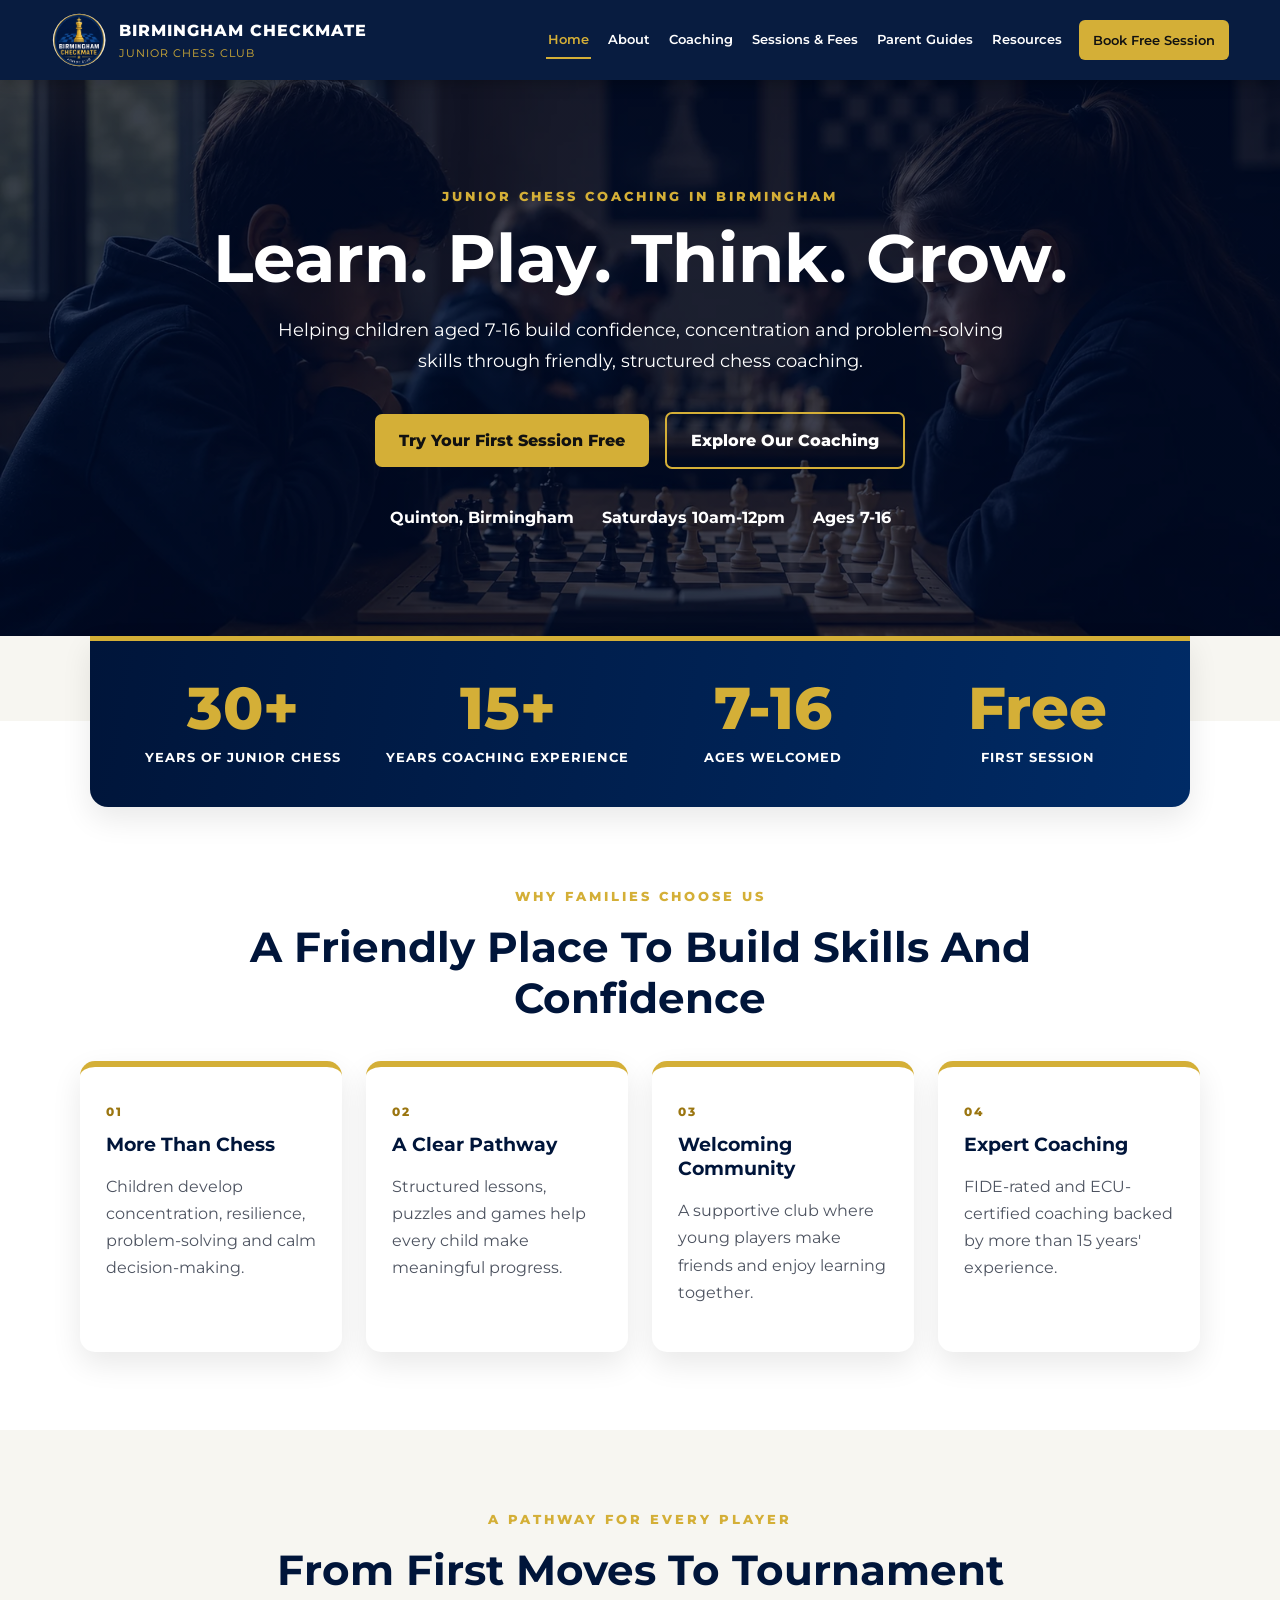
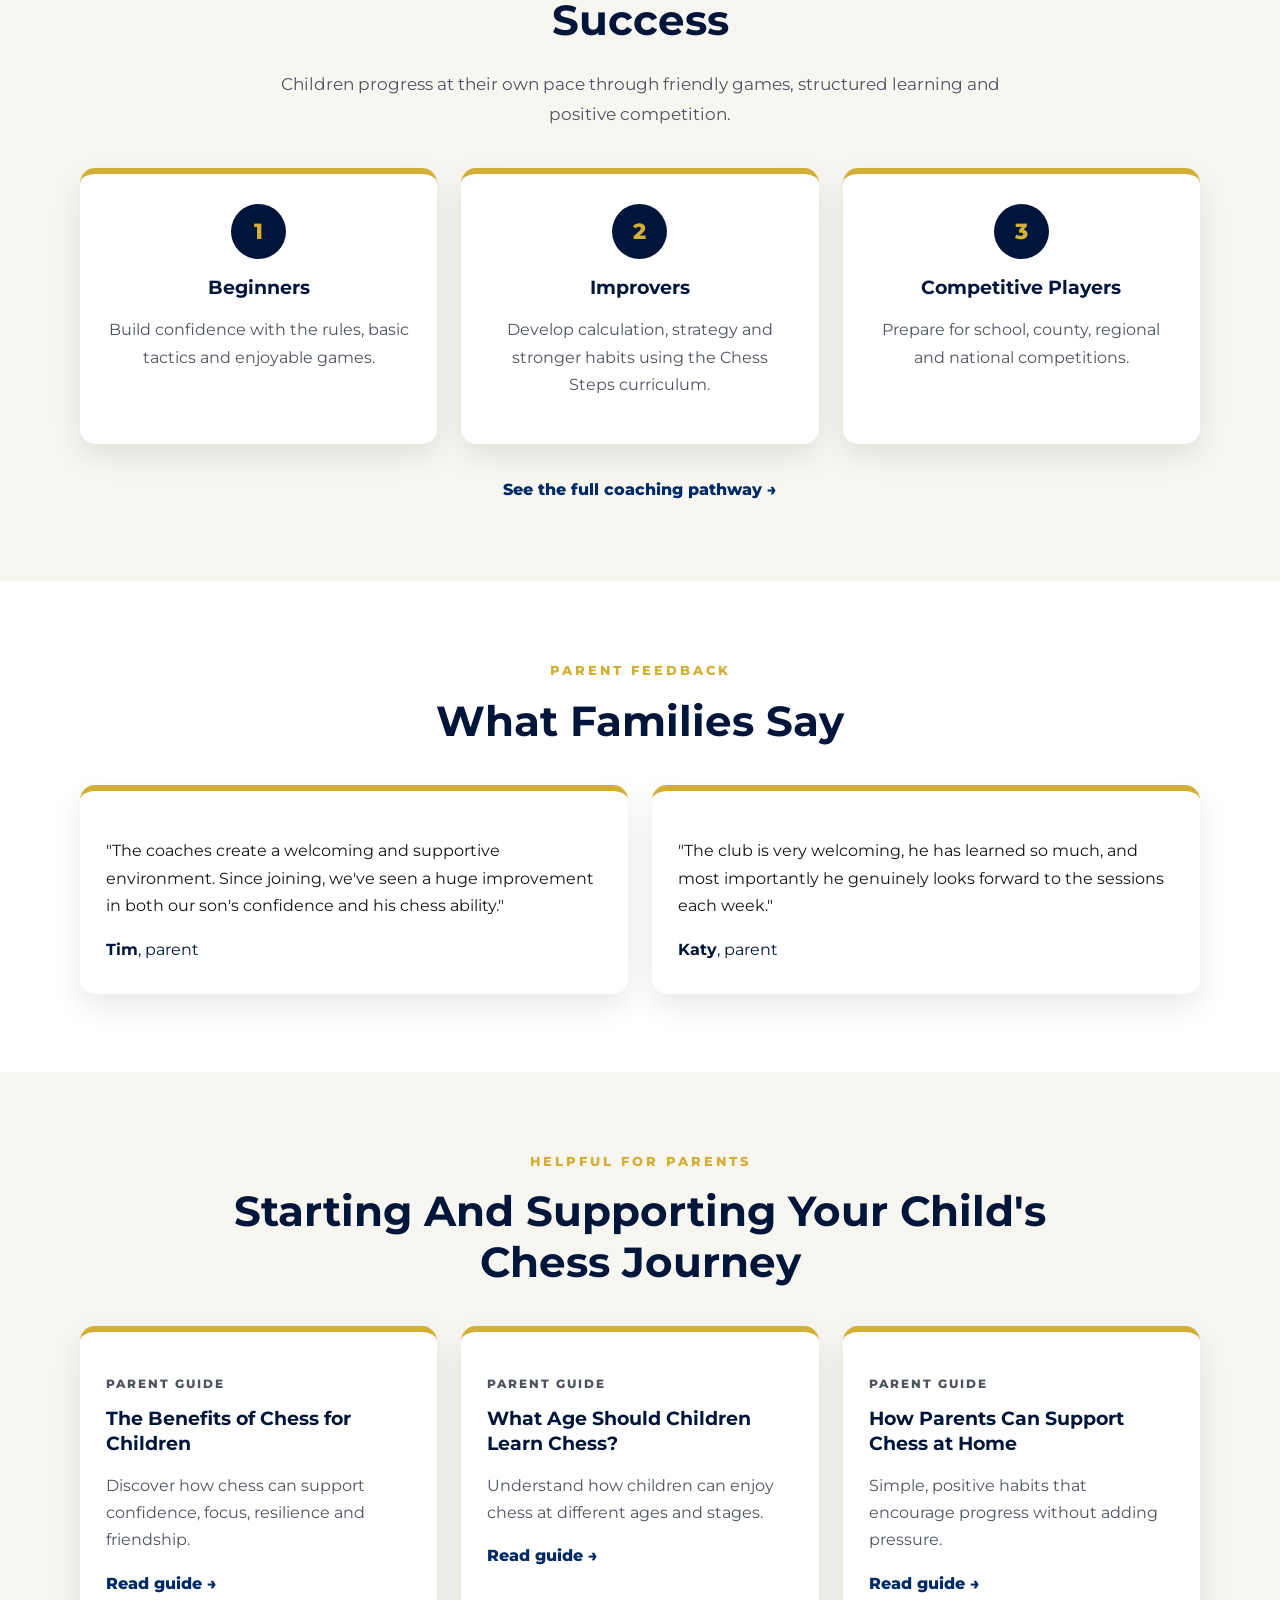
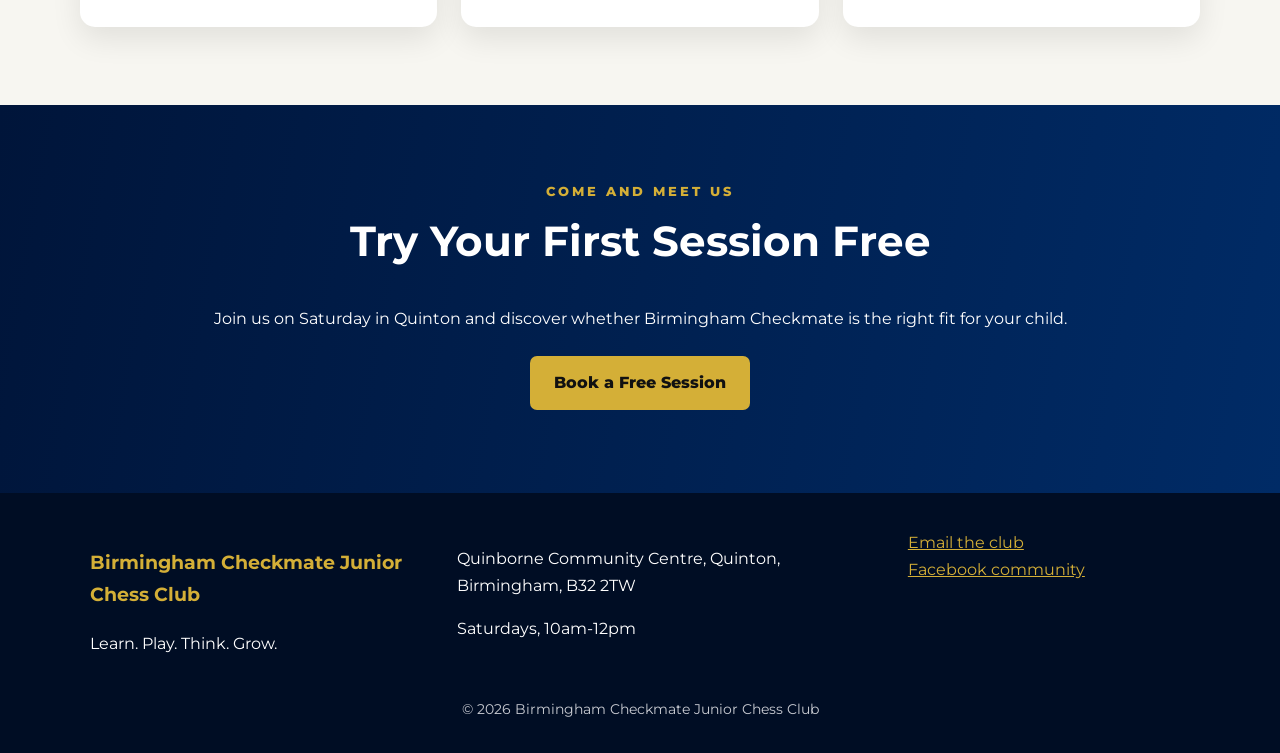
==== index.html @ c9823c97 "Publish website review draft" ====
<!DOCTYPE html>
<html lang="en-GB">
<head>
  <meta charset="UTF-8">
  <meta name="viewport" content="width=device-width, initial-scale=1.0">
  <meta name="description" content="Friendly, structured junior chess coaching for children aged 7-16 in Quinton, Birmingham. Try your first Birmingham Checkmate session free.">
  <title>Junior Chess Club Birmingham | Birmingham Checkmate</title>
  <link rel="stylesheet" href="style.css">
  <link rel="preconnect" href="https://fonts.googleapis.com">
  <link rel="preconnect" href="https://fonts.gstatic.com" crossorigin>
  <link href="https://fonts.googleapis.com/css2?family=Montserrat:wght@400;500;600;700;800&display=swap" rel="stylesheet">
  <script type="application/ld+json">
  {"@context":"https://schema.org","@type":"SportsClub","name":"Birmingham Checkmate Junior Chess Club","description":"Friendly, structured junior chess coaching for children aged 7-16.","email":"birmingham_checkmate@outlook.com","address":{"@type":"PostalAddress","streetAddress":"Quinborne Community Centre, Ridgacre Road","addressLocality":"Quinton","addressRegion":"Birmingham","postalCode":"B32 2TW","addressCountry":"GB"},"sameAs":["https://www.facebook.com/groups/1197927609034514"]}
  </script>
</head>
<body>
  <a class="skip-link" href="#main-content">Skip to main content</a>
  <nav class="navbar" aria-label="Main navigation">
    <a class="nav-brand" href="index.html">
      <img src="images/logo.webp" alt="" class="logo" width="58" height="58">
      <span class="brand-text"><span class="brand-title">Birmingham Checkmate</span><span class="brand-subtitle">Junior Chess Club</span></span>
    </a>
    <div class="nav-links">
      <a class="active" href="index.html">Home</a><a href="about.html">About</a><a href="coaching.html">Coaching</a><a href="sessions.html">Sessions &amp; Fees</a><a href="guides.html">Parent Guides</a><a href="resources.html">Resources</a><a class="nav-cta" href="sessions.html#book">Book Free Session</a>
    </div>
  </nav>

  <header class="hero">
    <div class="hero-content">
      <p class="eyebrow">Junior chess coaching in Birmingham</p>
      <h1>Learn. Play. Think. Grow.</h1>
      <p class="hero-text">Helping children aged 7-16 build confidence, concentration and problem-solving skills through friendly, structured chess coaching.</p>
      <div class="hero-buttons"><a href="sessions.html#book" class="button">Try Your First Session Free</a><a href="coaching.html" class="button secondary-button">Explore Our Coaching</a></div>
      <div class="hero-facts"><span>Quinton, Birmingham</span><span>Saturdays 10am-12pm</span><span>Ages 7-16</span></div>
    </div>
  </header>

  <main id="main-content">
    <section class="stats-section" aria-label="Club highlights">
      <div class="stats-panel">
        <div><span class="stat-number">30+</span><span class="stat-label">Years of Junior Chess</span></div>
        <div><span class="stat-number">15+</span><span class="stat-label">Years Coaching Experience</span></div>
        <div><span class="stat-number">7-16</span><span class="stat-label">Ages Welcomed</span></div>
        <div><span class="stat-number">Free</span><span class="stat-label">First Session</span></div>
      </div>
    </section>

    <section class="section">
      <p class="section-eyebrow">Why families choose us</p>
      <h2>A Friendly Place To Build Skills And Confidence</h2>
      <div class="card-grid four">
        <article class="card"><span class="card-number">01</span><h3>More Than Chess</h3><p>Children develop concentration, resilience, problem-solving and calm decision-making.</p></article>
        <article class="card"><span class="card-number">02</span><h3>A Clear Pathway</h3><p>Structured lessons, puzzles and games help every child make meaningful progress.</p></article>
        <article class="card"><span class="card-number">03</span><h3>Welcoming Community</h3><p>A supportive club where young players make friends and enjoy learning together.</p></article>
        <article class="card"><span class="card-number">04</span><h3>Expert Coaching</h3><p>FIDE-rated and ECU-certified coaching backed by more than 15 years' experience.</p></article>
      </div>
    </section>

    <section class="section alt-section">
      <p class="section-eyebrow">A pathway for every player</p>
      <h2>From First Moves To Tournament Success</h2>
      <p class="section-intro">Children progress at their own pace through friendly games, structured learning and positive competition.</p>
      <div class="card-grid three">
        <article class="card centred"><span class="round-number">1</span><h3>Beginners</h3><p>Build confidence with the rules, basic tactics and enjoyable games.</p></article>
        <article class="card centred"><span class="round-number">2</span><h3>Improvers</h3><p>Develop calculation, strategy and stronger habits using the Chess Steps curriculum.</p></article>
        <article class="card centred"><span class="round-number">3</span><h3>Competitive Players</h3><p>Prepare for school, county, regional and national competitions.</p></article>
      </div>
      <div class="section-action"><a class="text-link" href="coaching.html">See the full coaching pathway →</a></div>
    </section>

    <section class="section">
      <p class="section-eyebrow">Parent feedback</p>
      <h2>What Families Say</h2>
      <div class="card-grid two">
        <blockquote class="testimonial-card"><p>"The coaches create a welcoming and supportive environment. Since joining, we've seen a huge improvement in both our son's confidence and his chess ability."</p><footer><strong>Tim</strong>, parent</footer></blockquote>
        <blockquote class="testimonial-card"><p>"The club is very welcoming, he has learned so much, and most importantly he genuinely looks forward to the sessions each week."</p><footer><strong>Katy</strong>, parent</footer></blockquote>
      </div>
    </section>

    <section class="section alt-section">
      <p class="section-eyebrow">Helpful for parents</p>
      <h2>Starting And Supporting Your Child's Chess Journey</h2>
      <div class="card-grid three">
        <article class="article-card"><p class="article-label">Parent guide</p><h3>The Benefits of Chess for Children</h3><p>Discover how chess can support confidence, focus, resilience and friendship.</p><a href="guides.html#benefits">Read guide →</a></article>
        <article class="article-card"><p class="article-label">Parent guide</p><h3>What Age Should Children Learn Chess?</h3><p>Understand how children can enjoy chess at different ages and stages.</p><a href="guides.html#starting-age">Read guide →</a></article>
        <article class="article-card"><p class="article-label">Parent guide</p><h3>How Parents Can Support Chess at Home</h3><p>Simple, positive habits that encourage progress without adding pressure.</p><a href="guides.html#support-at-home">Read guide →</a></article>
      </div>
    </section>

    <section class="cta-section"><div><p class="section-eyebrow">Come and meet us</p><h2>Try Your First Session Free</h2><p>Join us on Saturday in Quinton and discover whether Birmingham Checkmate is the right fit for your child.</p><a class="button" href="sessions.html#book">Book a Free Session</a></div></section>
  </main>
  <footer class="site-footer"><div class="footer-content"><div><h3>Birmingham Checkmate Junior Chess Club</h3><p>Learn. Play. Think. Grow.</p></div><div><p>Quinborne Community Centre, Quinton, Birmingham, B32 2TW</p><p>Saturdays, 10am-12pm</p></div><div><a href="mailto:birmingham_checkmate@outlook.com">Email the club</a><br><a href="https://www.facebook.com/groups/1197927609034514" target="_blank" rel="noopener noreferrer">Facebook community</a></div></div><p class="footer-bottom">© 2026 Birmingham Checkmate Junior Chess Club</p></footer>
</body>
</html>
---- style.css ----
:root{--navy:#00153a;--blue:#002b66;--gold:#d4af37;--cream:#f7f6f1;--text:#151515;--muted:#4d5360;--shadow:0 12px 30px rgba(0,0,0,.09)}
*{box-sizing:border-box}html{scroll-behavior:smooth;scroll-padding-top:100px}body{margin:0;background:#fff;color:var(--text);font-family:"Montserrat",sans-serif;line-height:1.7}a,button,input,select,textarea{font:inherit}a:focus-visible,button:focus-visible,input:focus-visible,select:focus-visible,textarea:focus-visible,summary:focus-visible{outline:3px solid var(--gold);outline-offset:4px}.skip-link{position:fixed;top:8px;left:8px;z-index:2000;padding:10px 15px;background:var(--gold);color:#111;font-weight:700;transform:translateY(-150%)}.skip-link:focus{transform:translateY(0)}
.navbar{position:sticky;top:0;z-index:1000;display:flex;align-items:center;justify-content:space-between;gap:24px;padding:12px 4%;background:rgba(0,21,58,.97);box-shadow:0 3px 14px rgba(0,0,0,.25)}.nav-brand,.brand-text,.nav-links{display:flex}.nav-brand{align-items:center;gap:12px;text-decoration:none}.brand-text{flex-direction:column}.logo{width:56px;height:56px;object-fit:cover;clip-path:circle(47% at 50% 50%);filter:drop-shadow(0 2px 3px rgba(0,0,0,.35))}.brand-title,.brand-subtitle{text-transform:uppercase;letter-spacing:1px}.brand-title{color:#fff;font-size:1rem;font-weight:800}.brand-subtitle{color:var(--gold);font-size:.7rem}.nav-links{align-items:center;justify-content:flex-end;gap:8px 15px}.nav-links a{padding:7px 2px;border-bottom:2px solid transparent;color:#fff;font-size:.82rem;font-weight:600;text-decoration:none;white-space:nowrap}.nav-links a:hover,.nav-links a.active{border-color:var(--gold);color:var(--gold)}.nav-links .nav-cta{padding:9px 14px;border:0;border-radius:6px;background:var(--gold);color:#111}
.hero,.page-hero{background-color:var(--navy);background-image:linear-gradient(rgba(0,10,40,.74),rgba(0,10,40,.74)),url("images/hero-2.webp");background-position:center;background-size:cover;color:#fff;text-align:center}.hero{padding:105px 20px}.page-hero{padding:75px 20px}.hero-content,.page-hero>div{max-width:1000px;margin:auto}.hero h1,.page-hero h1{margin:0;font-size:clamp(2.5rem,6vw,4.2rem);line-height:1.08}.hero-text,.page-hero p:last-child{max-width:760px;margin:20px auto 0;font-size:1.15rem}.eyebrow,.section-eyebrow{margin:0 0 14px;color:var(--gold);font-size:.83rem;font-weight:800;letter-spacing:3px;text-align:center;text-transform:uppercase}.section-eyebrow.left{text-align:left}.hero-buttons{margin-top:27px}.hero-facts{display:flex;flex-wrap:wrap;justify-content:center;gap:12px 28px;margin-top:27px;font-weight:700}
.button{display:inline-block;margin:8px;padding:13px 24px;border:0;border-radius:7px;background:var(--gold);color:#111;cursor:pointer;font-weight:800;text-decoration:none;transition:transform .2s,box-shadow .2s}.button:hover{transform:translateY(-2px);box-shadow:0 8px 18px rgba(0,0,0,.25)}.secondary-button{border:2px solid var(--gold);background:transparent;color:#fff}.section{padding:78px 20px}.alt-section{background:var(--cream)}.section h2,.cta-section h2,.booking-section h2{max-width:900px;margin:0 auto 38px;color:var(--navy);font-size:clamp(1.9rem,4vw,2.65rem);line-height:1.2;text-align:center}.section-intro{max-width:760px;margin:-15px auto 40px;color:var(--muted);font-size:1.08rem;text-align:center}.section-action{margin-top:32px;text-align:center}.text-link,.article-card a,.resource-card a{color:var(--blue);font-weight:800;text-decoration:none}.text-link:hover,.article-card a:hover,.resource-card a:hover{color:#9b7611}
.stats-section{padding:0 20px;background:linear-gradient(to bottom,var(--cream) 50%,#fff 50%)}.stats-panel{display:grid;grid-template-columns:repeat(4,1fr);gap:20px;max-width:1100px;margin:auto;padding:38px 30px;border-top:5px solid var(--gold);border-radius:0 0 18px 18px;background:linear-gradient(100deg,var(--navy),var(--blue));box-shadow:var(--shadow);text-align:center}.stat-number,.stat-label{display:block}.stat-number{color:var(--gold);font-size:clamp(2.3rem,5vw,3.7rem);font-weight:800;line-height:1}.stat-label{margin-top:9px;color:#fff;font-size:.8rem;font-weight:700;letter-spacing:1px;text-transform:uppercase}
.card-grid{display:grid;gap:24px;max-width:1120px;margin:auto}.card-grid.two{grid-template-columns:repeat(2,1fr)}.card-grid.three{grid-template-columns:repeat(3,1fr)}.card-grid.four{grid-template-columns:repeat(4,1fr)}.card,.article-card,.resource-card,.testimonial-card{margin:0;padding:30px 26px;border-top:6px solid var(--gold);border-radius:15px;background:#fff;box-shadow:var(--shadow)}.card h3,.article-card h3,.resource-card h3{margin:8px 0;color:var(--navy);line-height:1.3}.card p,.article-card p,.resource-card p{color:var(--muted)}.centred{text-align:center}.card-number,.article-label{color:#9b7611;font-size:.77rem;font-weight:800;letter-spacing:2px;text-transform:uppercase}.round-number{display:flex;align-items:center;justify-content:center;width:55px;height:55px;margin:0 auto 17px;border-radius:50%;background:var(--navy);color:var(--gold);font-size:1.35rem;font-weight:800}.testimonial-card p{font-size:1.02rem}.testimonial-card footer{color:var(--navy)}.value-row{display:flex;flex-wrap:wrap;justify-content:center;gap:12px;max-width:900px;margin:auto}.value-row span{padding:10px 18px;border-radius:999px;background:var(--navy);color:var(--gold);font-weight:800;text-transform:uppercase}
.prose-panel,.article-body{max-width:850px;margin:auto}.prose-panel{padding:45px;border-top:7px solid var(--gold);border-radius:16px;background:#fff;box-shadow:var(--shadow);text-align:center}.prose-panel h2{text-align:center}.lead{color:var(--navy);font-size:1.17rem;font-weight:600}.split-panel{display:grid;grid-template-columns:1.6fr 1fr;align-items:center;gap:35px;max-width:1050px;margin:auto}.split-panel h2{text-align:left}.highlight-box{padding:32px;border-left:6px solid var(--gold);border-radius:12px;background:var(--navy);color:#fff}.highlight-box strong{color:var(--gold);font-size:1.15rem}
.timeline{display:grid;grid-template-columns:repeat(3,1fr);gap:25px;max-width:1050px;margin:auto}.timeline div{padding:28px;border-radius:14px;background:#fff;box-shadow:var(--shadow)}.timeline span{display:flex;align-items:center;justify-content:center;width:42px;height:42px;border-radius:50%;background:var(--navy);color:var(--gold);font-weight:800}.faq-list{max-width:900px;margin:auto}.faq-list details{margin-bottom:14px;padding:20px 24px;border-left:5px solid var(--gold);border-radius:10px;background:var(--cream)}.faq-list summary{color:var(--navy);cursor:pointer;font-weight:800}.faq-list a{color:var(--blue);font-weight:700}
.guide-nav{position:sticky;top:82px;z-index:20;display:flex;flex-wrap:wrap;justify-content:center;gap:12px;padding:15px 20px;background:#fff;box-shadow:0 5px 12px rgba(0,0,0,.08)}.guide-nav a{padding:8px 14px;border-radius:999px;background:var(--cream);color:var(--navy);font-size:.88rem;font-weight:700;text-decoration:none}.article-section{padding:80px 20px}.article-body h2{margin:0 0 30px;color:var(--navy);font-size:clamp(2rem,4vw,2.7rem);line-height:1.2}.article-body h3{margin-top:32px;color:var(--blue)}.article-conclusion{margin-top:35px;padding:22px;border-left:5px solid var(--gold);background:var(--cream);color:var(--navy);font-weight:700}
.cta-section,.booking-section{padding:75px 20px;background:linear-gradient(100deg,var(--navy),var(--blue));color:#fff;text-align:center}.cta-section>div,.contact-panel{max-width:900px;margin:auto}.cta-section h2,.booking-section h2{color:#fff}.booking-section a{color:var(--gold)}.enquiry-form{margin:35px auto;text-align:left}.form-grid{display:grid;grid-template-columns:repeat(2,1fr);gap:0 22px}.form-group{margin-bottom:22px}.form-group label{display:block;margin-bottom:8px;font-weight:700}.form-group input,.form-group select,.form-group textarea{width:100%;padding:13px 15px;border:1px solid rgba(255,255,255,.35);border-radius:9px;background:rgba(255,255,255,.09);color:#fff}.form-group select option{background:var(--navy)}.form-group textarea{resize:vertical}.form-group textarea::placeholder{color:rgba(255,255,255,.65)}.honeypot{position:absolute!important;left:-9999px!important}.form-note{font-size:.85rem;opacity:.8}.form-status{min-height:28px;margin-top:15px;color:#fff;font-weight:700;text-align:center}.form-status.error{color:#ffd2d2}.success-panel{margin:35px auto;padding:32px;border:2px solid var(--gold);border-radius:14px;background:rgba(0,0,0,.18)}.success-panel h3{margin-top:0;color:var(--gold);font-size:1.45rem}.success-panel .secondary-button{color:#fff}.email-fallback{margin-top:32px;padding:25px;border:1px solid rgba(212,175,55,.5);border-radius:12px;background:rgba(0,0,0,.16)}.email-fallback h3{margin-top:0;color:var(--gold)}.contact-address{font-weight:700;word-break:break-word}
.site-footer{padding:36px 20px 18px;background:#000d24;color:#fff}.footer-content{display:grid;grid-template-columns:1.2fr 1.5fr 1fr;gap:28px;max-width:1100px;margin:auto}.site-footer h3,.site-footer a{color:var(--gold)}.footer-bottom{margin-top:25px;color:#c8cbd2;font-size:.85rem;text-align:center}
@media(max-width:1180px){.navbar{position:static;align-items:flex-start;flex-direction:column}.nav-links{justify-content:flex-start}.guide-nav{top:0}.card-grid.four{grid-template-columns:repeat(2,1fr)}}@media(max-width:800px){.section,.article-section,.cta-section,.booking-section{padding:60px 20px}.card-grid.two,.card-grid.three,.timeline,.split-panel,.footer-content{grid-template-columns:1fr}.stats-panel{grid-template-columns:repeat(2,1fr)}.prose-panel{padding:32px 23px}.split-panel h2{text-align:center}.form-grid{grid-template-columns:1fr}}@media(max-width:520px){.nav-links{gap:6px 13px}.nav-links a{font-size:.78rem}.nav-links .nav-cta{width:100%;text-align:center}.brand-title{font-size:.86rem}.brand-subtitle{font-size:.61rem}.logo{width:46px;height:46px}.hero{padding:75px 20px}.hero-buttons .button{display:block;margin:12px auto}.stats-panel,.card-grid.four{grid-template-columns:1fr}.guide-nav{justify-content:flex-start;overflow-x:auto;flex-wrap:nowrap}.guide-nav a{white-space:nowrap}}
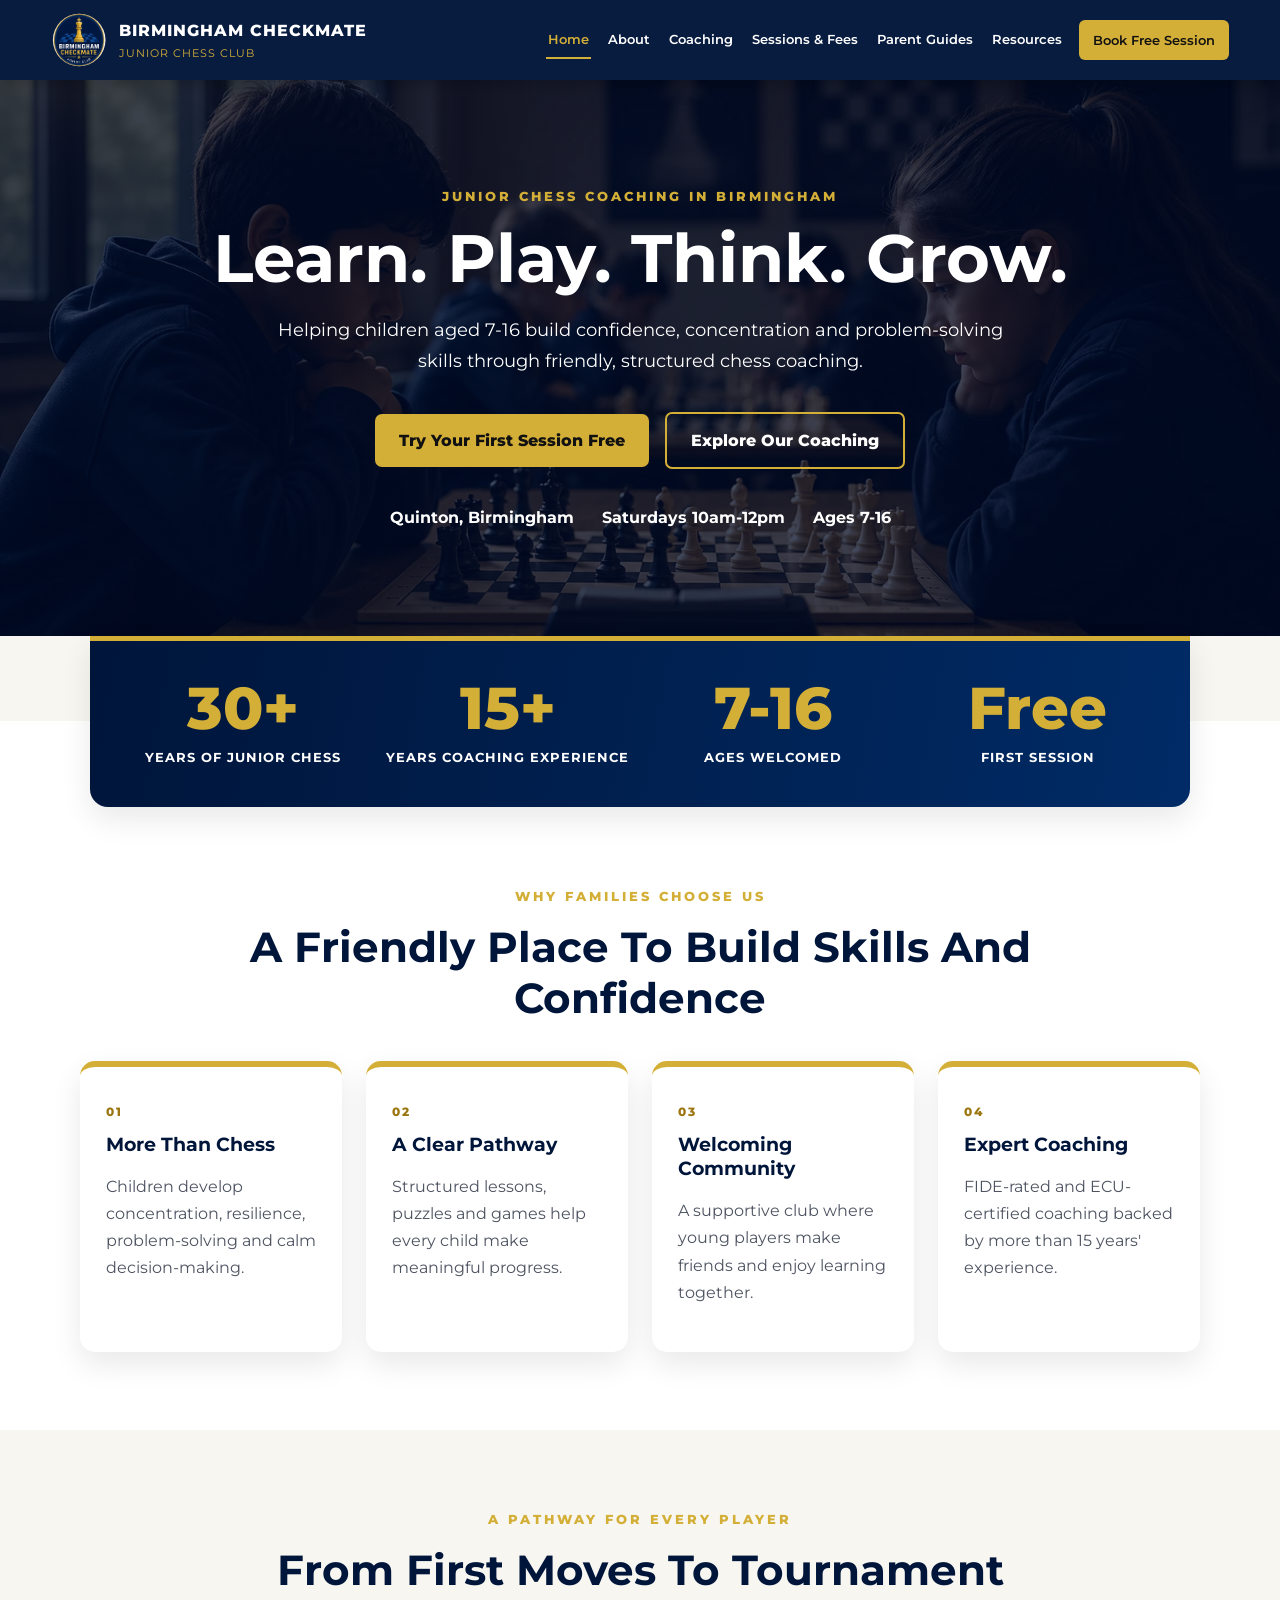
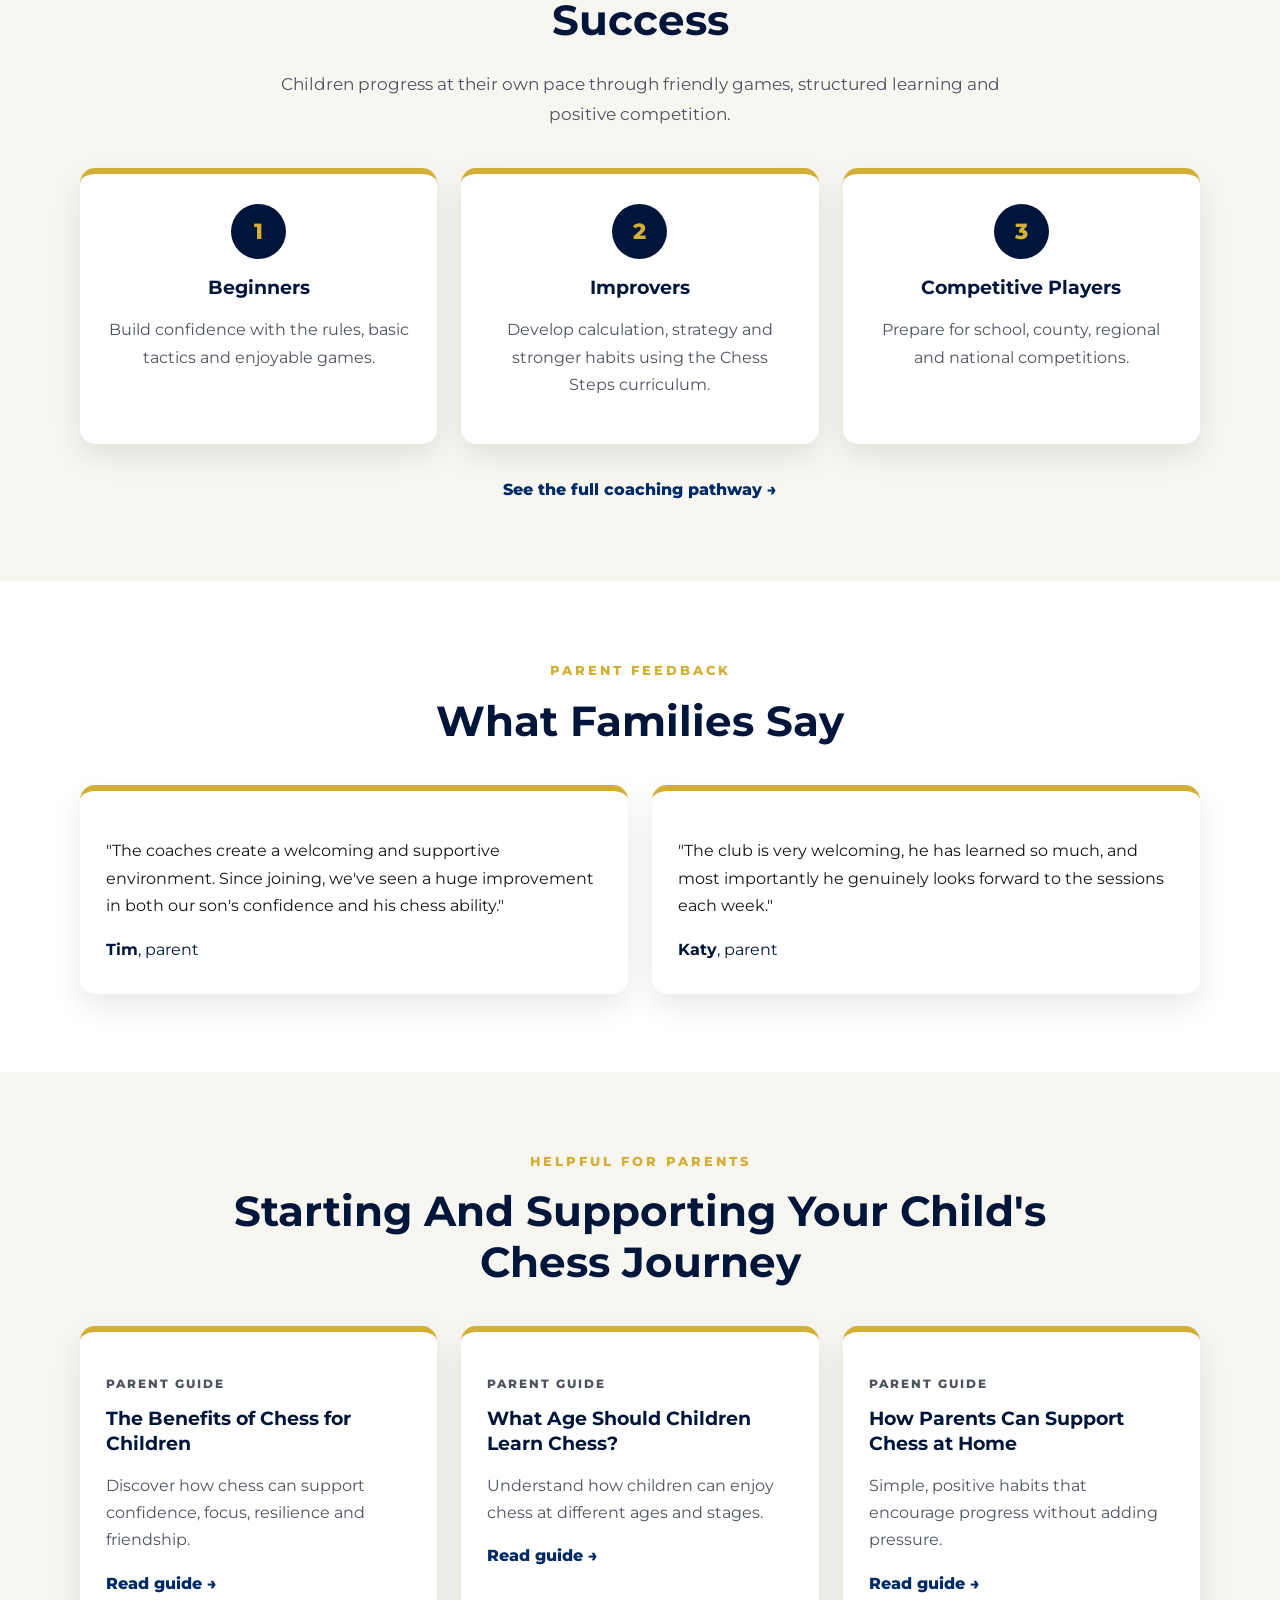
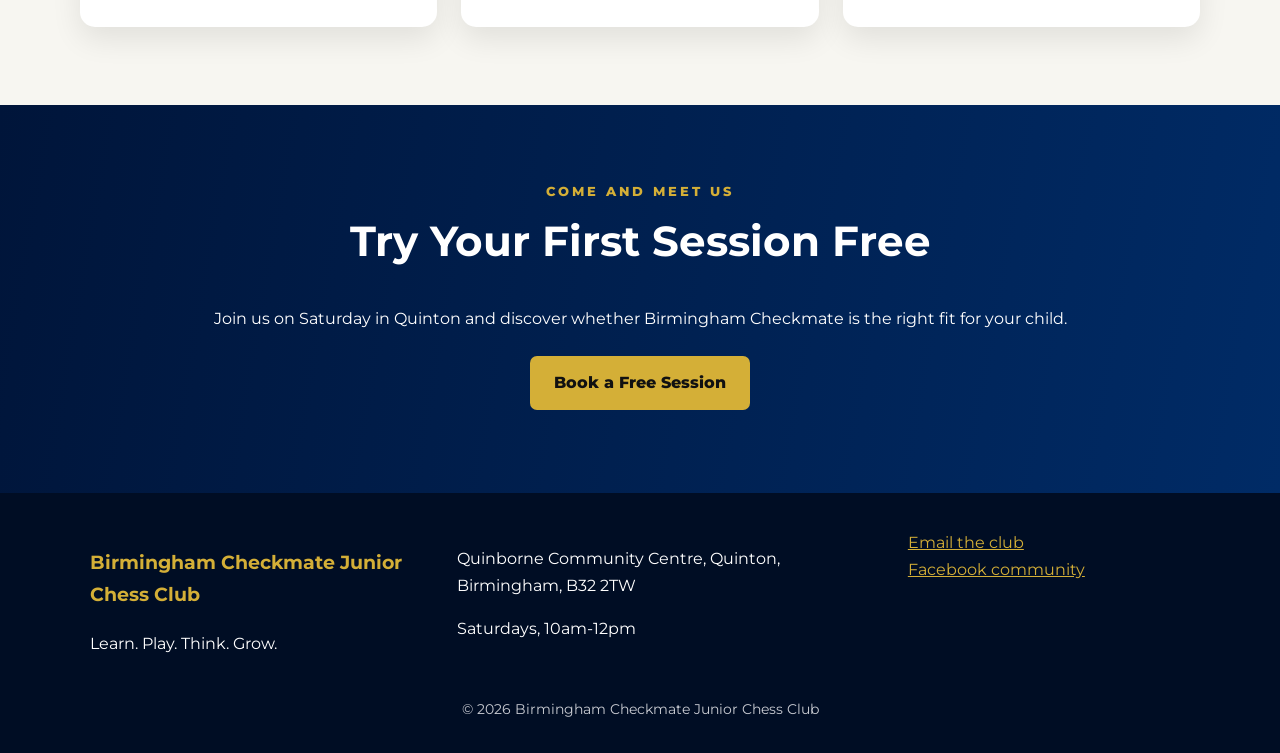
==== commit 811eb396: "Publish mobile navigation and booking form update" ====
--- a/index.html
+++ b/index.html
@@ -20,7 +20,8 @@
       <img src="images/logo.webp" alt="" class="logo" width="58" height="58">
       <span class="brand-text"><span class="brand-title">Birmingham Checkmate</span><span class="brand-subtitle">Junior Chess Club</span></span>
     </a>
-    <div class="nav-links">
+    <button class="menu-toggle" type="button" aria-expanded="false" aria-controls="primary-navigation"><span class="menu-icon" aria-hidden="true"></span><span>Menu</span></button>
+    <div class="nav-links" id="primary-navigation">
       <a class="active" href="index.html">Home</a><a href="about.html">About</a><a href="coaching.html">Coaching</a><a href="sessions.html">Sessions &amp; Fees</a><a href="guides.html">Parent Guides</a><a href="resources.html">Resources</a><a class="nav-cta" href="sessions.html#book">Book Free Session</a>
     </div>
   </nav>
@@ -90,5 +91,6 @@
     <section class="cta-section"><div><p class="section-eyebrow">Come and meet us</p><h2>Try Your First Session Free</h2><p>Join us on Saturday in Quinton and discover whether Birmingham Checkmate is the right fit for your child.</p><a class="button" href="sessions.html#book">Book a Free Session</a></div></section>
   </main>
   <footer class="site-footer"><div class="footer-content"><div><h3>Birmingham Checkmate Junior Chess Club</h3><p>Learn. Play. Think. Grow.</p></div><div><p>Quinborne Community Centre, Quinton, Birmingham, B32 2TW</p><p>Saturdays, 10am-12pm</p></div><div><a href="mailto:birmingham_checkmate@outlook.com">Email the club</a><br><a href="https://www.facebook.com/groups/1197927609034514" target="_blank" rel="noopener noreferrer">Facebook community</a></div></div><p class="footer-bottom">© 2026 Birmingham Checkmate Junior Chess Club</p></footer>
+  <script src="navigation.js"></script>
 </body>
 </html>
--- a/style.css
+++ b/style.css
@@ -1,6 +1,6 @@
 :root{--navy:#00153a;--blue:#002b66;--gold:#d4af37;--cream:#f7f6f1;--text:#151515;--muted:#4d5360;--shadow:0 12px 30px rgba(0,0,0,.09)}
-*{box-sizing:border-box}html{scroll-behavior:smooth;scroll-padding-top:100px}body{margin:0;background:#fff;color:var(--text);font-family:"Montserrat",sans-serif;line-height:1.7}a,button,input,select,textarea{font:inherit}a:focus-visible,button:focus-visible,input:focus-visible,select:focus-visible,textarea:focus-visible,summary:focus-visible{outline:3px solid var(--gold);outline-offset:4px}.skip-link{position:fixed;top:8px;left:8px;z-index:2000;padding:10px 15px;background:var(--gold);color:#111;font-weight:700;transform:translateY(-150%)}.skip-link:focus{transform:translateY(0)}
-.navbar{position:sticky;top:0;z-index:1000;display:flex;align-items:center;justify-content:space-between;gap:24px;padding:12px 4%;background:rgba(0,21,58,.97);box-shadow:0 3px 14px rgba(0,0,0,.25)}.nav-brand,.brand-text,.nav-links{display:flex}.nav-brand{align-items:center;gap:12px;text-decoration:none}.brand-text{flex-direction:column}.logo{width:56px;height:56px;object-fit:cover;clip-path:circle(47% at 50% 50%);filter:drop-shadow(0 2px 3px rgba(0,0,0,.35))}.brand-title,.brand-subtitle{text-transform:uppercase;letter-spacing:1px}.brand-title{color:#fff;font-size:1rem;font-weight:800}.brand-subtitle{color:var(--gold);font-size:.7rem}.nav-links{align-items:center;justify-content:flex-end;gap:8px 15px}.nav-links a{padding:7px 2px;border-bottom:2px solid transparent;color:#fff;font-size:.82rem;font-weight:600;text-decoration:none;white-space:nowrap}.nav-links a:hover,.nav-links a.active{border-color:var(--gold);color:var(--gold)}.nav-links .nav-cta{padding:9px 14px;border:0;border-radius:6px;background:var(--gold);color:#111}
+*{box-sizing:border-box}html{max-width:100%;overflow-x:hidden;scroll-behavior:smooth;scroll-padding-top:100px}body{max-width:100%;overflow-x:hidden;margin:0;background:#fff;color:var(--text);font-family:"Montserrat",sans-serif;line-height:1.7}img,svg,video{max-width:100%;height:auto}a,button,input,select,textarea{font:inherit}a{overflow-wrap:anywhere}a:focus-visible,button:focus-visible,input:focus-visible,select:focus-visible,textarea:focus-visible,summary:focus-visible{outline:3px solid var(--gold);outline-offset:4px}.skip-link{position:fixed;top:8px;left:8px;z-index:2000;padding:10px 15px;background:var(--gold);color:#111;font-weight:700;transform:translateY(-150%)}.skip-link:focus{transform:translateY(0)}
+.navbar{position:sticky;top:0;z-index:1000;display:flex;align-items:center;justify-content:space-between;gap:24px;padding:12px 4%;background:rgba(0,21,58,.97);box-shadow:0 3px 14px rgba(0,0,0,.25)}.nav-brand,.brand-text,.nav-links{display:flex}.nav-brand{align-items:center;gap:12px;text-decoration:none}.brand-text{flex-direction:column}.logo{width:56px;height:56px;object-fit:cover;clip-path:circle(47% at 50% 50%);filter:drop-shadow(0 2px 3px rgba(0,0,0,.35))}.brand-title,.brand-subtitle{text-transform:uppercase;letter-spacing:1px}.brand-title{color:#fff;font-size:1rem;font-weight:800}.brand-subtitle{color:var(--gold);font-size:.7rem}.nav-links{align-items:center;justify-content:flex-end;gap:8px 15px}.nav-links a{padding:7px 2px;border-bottom:2px solid transparent;color:#fff;font-size:.82rem;font-weight:600;text-decoration:none;white-space:nowrap}.nav-links a:hover,.nav-links a.active{border-color:var(--gold);color:var(--gold)}.nav-links .nav-cta{padding:9px 14px;border:0;border-radius:6px;background:var(--gold);color:#111}.menu-toggle{display:none;align-items:center;gap:9px;padding:9px 12px;border:1px solid rgba(255,255,255,.35);border-radius:7px;background:transparent;color:#fff;cursor:pointer;font-weight:700}.menu-icon,.menu-icon::before,.menu-icon::after{display:block;width:20px;height:2px;background:currentColor}.menu-icon{position:relative}.menu-icon::before,.menu-icon::after{position:absolute;left:0;content:""}.menu-icon::before{top:-6px}.menu-icon::after{top:6px}
 .hero,.page-hero{background-color:var(--navy);background-image:linear-gradient(rgba(0,10,40,.74),rgba(0,10,40,.74)),url("images/hero-2.webp");background-position:center;background-size:cover;color:#fff;text-align:center}.hero{padding:105px 20px}.page-hero{padding:75px 20px}.hero-content,.page-hero>div{max-width:1000px;margin:auto}.hero h1,.page-hero h1{margin:0;font-size:clamp(2.5rem,6vw,4.2rem);line-height:1.08}.hero-text,.page-hero p:last-child{max-width:760px;margin:20px auto 0;font-size:1.15rem}.eyebrow,.section-eyebrow{margin:0 0 14px;color:var(--gold);font-size:.83rem;font-weight:800;letter-spacing:3px;text-align:center;text-transform:uppercase}.section-eyebrow.left{text-align:left}.hero-buttons{margin-top:27px}.hero-facts{display:flex;flex-wrap:wrap;justify-content:center;gap:12px 28px;margin-top:27px;font-weight:700}
 .button{display:inline-block;margin:8px;padding:13px 24px;border:0;border-radius:7px;background:var(--gold);color:#111;cursor:pointer;font-weight:800;text-decoration:none;transition:transform .2s,box-shadow .2s}.button:hover{transform:translateY(-2px);box-shadow:0 8px 18px rgba(0,0,0,.25)}.secondary-button{border:2px solid var(--gold);background:transparent;color:#fff}.section{padding:78px 20px}.alt-section{background:var(--cream)}.section h2,.cta-section h2,.booking-section h2{max-width:900px;margin:0 auto 38px;color:var(--navy);font-size:clamp(1.9rem,4vw,2.65rem);line-height:1.2;text-align:center}.section-intro{max-width:760px;margin:-15px auto 40px;color:var(--muted);font-size:1.08rem;text-align:center}.section-action{margin-top:32px;text-align:center}.text-link,.article-card a,.resource-card a{color:var(--blue);font-weight:800;text-decoration:none}.text-link:hover,.article-card a:hover,.resource-card a:hover{color:#9b7611}
 .stats-section{padding:0 20px;background:linear-gradient(to bottom,var(--cream) 50%,#fff 50%)}.stats-panel{display:grid;grid-template-columns:repeat(4,1fr);gap:20px;max-width:1100px;margin:auto;padding:38px 30px;border-top:5px solid var(--gold);border-radius:0 0 18px 18px;background:linear-gradient(100deg,var(--navy),var(--blue));box-shadow:var(--shadow);text-align:center}.stat-number,.stat-label{display:block}.stat-number{color:var(--gold);font-size:clamp(2.3rem,5vw,3.7rem);font-weight:800;line-height:1}.stat-label{margin-top:9px;color:#fff;font-size:.8rem;font-weight:700;letter-spacing:1px;text-transform:uppercase}
@@ -10,4 +10,4 @@
 .guide-nav{position:sticky;top:82px;z-index:20;display:flex;flex-wrap:wrap;justify-content:center;gap:12px;padding:15px 20px;background:#fff;box-shadow:0 5px 12px rgba(0,0,0,.08)}.guide-nav a{padding:8px 14px;border-radius:999px;background:var(--cream);color:var(--navy);font-size:.88rem;font-weight:700;text-decoration:none}.article-section{padding:80px 20px}.article-body h2{margin:0 0 30px;color:var(--navy);font-size:clamp(2rem,4vw,2.7rem);line-height:1.2}.article-body h3{margin-top:32px;color:var(--blue)}.article-conclusion{margin-top:35px;padding:22px;border-left:5px solid var(--gold);background:var(--cream);color:var(--navy);font-weight:700}
 .cta-section,.booking-section{padding:75px 20px;background:linear-gradient(100deg,var(--navy),var(--blue));color:#fff;text-align:center}.cta-section>div,.contact-panel{max-width:900px;margin:auto}.cta-section h2,.booking-section h2{color:#fff}.booking-section a{color:var(--gold)}.enquiry-form{margin:35px auto;text-align:left}.form-grid{display:grid;grid-template-columns:repeat(2,1fr);gap:0 22px}.form-group{margin-bottom:22px}.form-group label{display:block;margin-bottom:8px;font-weight:700}.form-group input,.form-group select,.form-group textarea{width:100%;padding:13px 15px;border:1px solid rgba(255,255,255,.35);border-radius:9px;background:rgba(255,255,255,.09);color:#fff}.form-group select option{background:var(--navy)}.form-group textarea{resize:vertical}.form-group textarea::placeholder{color:rgba(255,255,255,.65)}.honeypot{position:absolute!important;left:-9999px!important}.form-note{font-size:.85rem;opacity:.8}.form-status{min-height:28px;margin-top:15px;color:#fff;font-weight:700;text-align:center}.form-status.error{color:#ffd2d2}.success-panel{margin:35px auto;padding:32px;border:2px solid var(--gold);border-radius:14px;background:rgba(0,0,0,.18)}.success-panel h3{margin-top:0;color:var(--gold);font-size:1.45rem}.success-panel .secondary-button{color:#fff}.email-fallback{margin-top:32px;padding:25px;border:1px solid rgba(212,175,55,.5);border-radius:12px;background:rgba(0,0,0,.16)}.email-fallback h3{margin-top:0;color:var(--gold)}.contact-address{font-weight:700;word-break:break-word}
 .site-footer{padding:36px 20px 18px;background:#000d24;color:#fff}.footer-content{display:grid;grid-template-columns:1.2fr 1.5fr 1fr;gap:28px;max-width:1100px;margin:auto}.site-footer h3,.site-footer a{color:var(--gold)}.footer-bottom{margin-top:25px;color:#c8cbd2;font-size:.85rem;text-align:center}
-@media(max-width:1180px){.navbar{position:static;align-items:flex-start;flex-direction:column}.nav-links{justify-content:flex-start}.guide-nav{top:0}.card-grid.four{grid-template-columns:repeat(2,1fr)}}@media(max-width:800px){.section,.article-section,.cta-section,.booking-section{padding:60px 20px}.card-grid.two,.card-grid.three,.timeline,.split-panel,.footer-content{grid-template-columns:1fr}.stats-panel{grid-template-columns:repeat(2,1fr)}.prose-panel{padding:32px 23px}.split-panel h2{text-align:center}.form-grid{grid-template-columns:1fr}}@media(max-width:520px){.nav-links{gap:6px 13px}.nav-links a{font-size:.78rem}.nav-links .nav-cta{width:100%;text-align:center}.brand-title{font-size:.86rem}.brand-subtitle{font-size:.61rem}.logo{width:46px;height:46px}.hero{padding:75px 20px}.hero-buttons .button{display:block;margin:12px auto}.stats-panel,.card-grid.four{grid-template-columns:1fr}.guide-nav{justify-content:flex-start;overflow-x:auto;flex-wrap:nowrap}.guide-nav a{white-space:nowrap}}
+@media(max-width:1180px){.navbar{position:static;align-items:flex-start;flex-direction:column;width:100%}.nav-brand,.nav-links{max-width:100%}.nav-links{justify-content:flex-start}.guide-nav{top:0}.card-grid.four{grid-template-columns:repeat(2,1fr)}}@media(max-width:800px){.navbar{display:grid;grid-template-columns:minmax(0,1fr) auto;align-items:center;gap:10px 16px;padding:12px 16px}.menu-toggle{display:flex}.nav-links{display:none;grid-column:1/-1;flex-direction:column;align-items:stretch;width:100%;gap:0;padding:8px 0 2px;border-top:1px solid rgba(255,255,255,.18)}.navbar.menu-open .nav-links{display:flex}.nav-links a{width:100%;padding:11px 8px;border-bottom:1px solid rgba(255,255,255,.12);font-size:.84rem}.nav-links .nav-cta{margin-top:8px;text-align:center}.section,.article-section,.cta-section,.booking-section{padding:60px 20px}.card-grid.two,.card-grid.three,.timeline,.split-panel,.footer-content{grid-template-columns:1fr}.stats-panel{grid-template-columns:repeat(2,1fr)}.prose-panel{padding:32px 23px}.split-panel h2{text-align:center}.form-grid{grid-template-columns:1fr}}@media(max-width:520px){.brand-title{font-size:.86rem}.brand-subtitle{font-size:.61rem}.logo{width:46px;height:46px}.hero{padding:75px 20px}.hero-buttons .button{display:block;margin:12px auto}.stats-panel,.card-grid.four{grid-template-columns:1fr}.guide-nav{justify-content:flex-start;overflow-x:auto;overflow-y:hidden;max-width:100%;flex-wrap:nowrap}.guide-nav a{white-space:nowrap}}
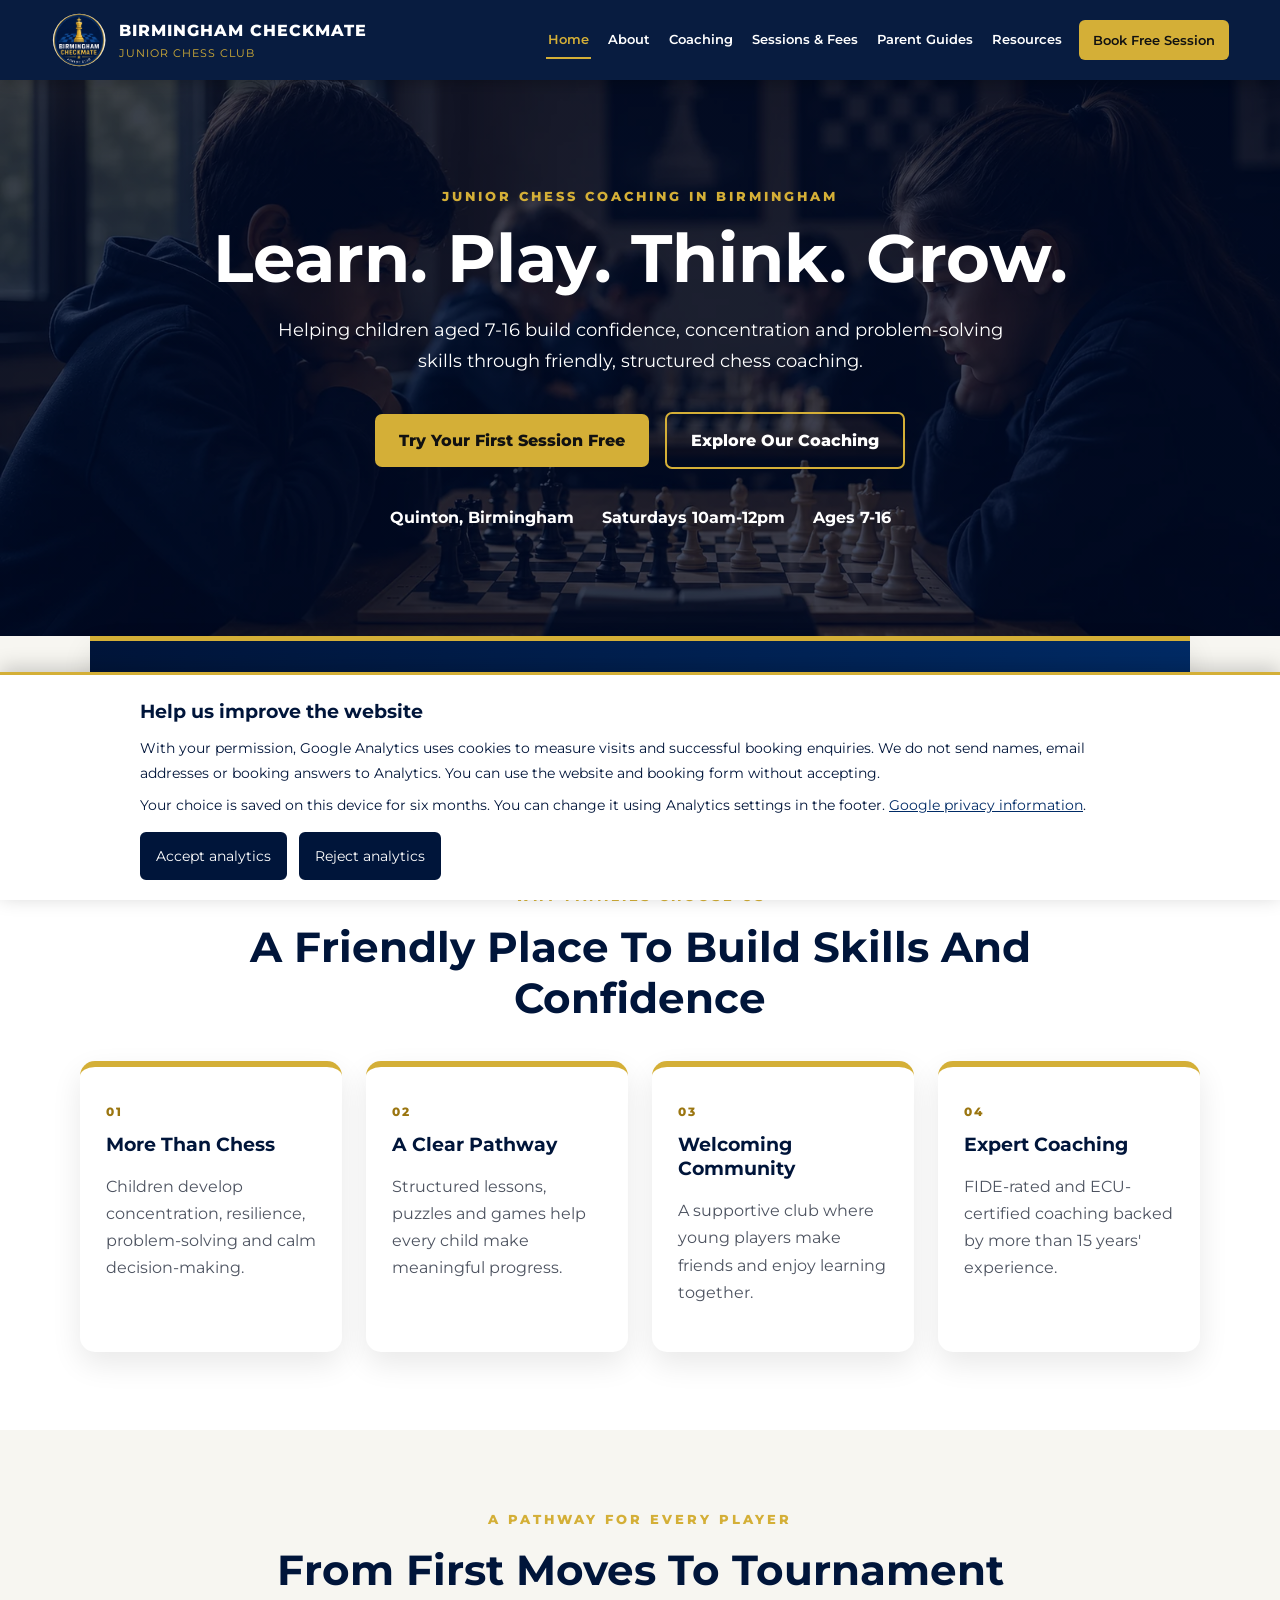
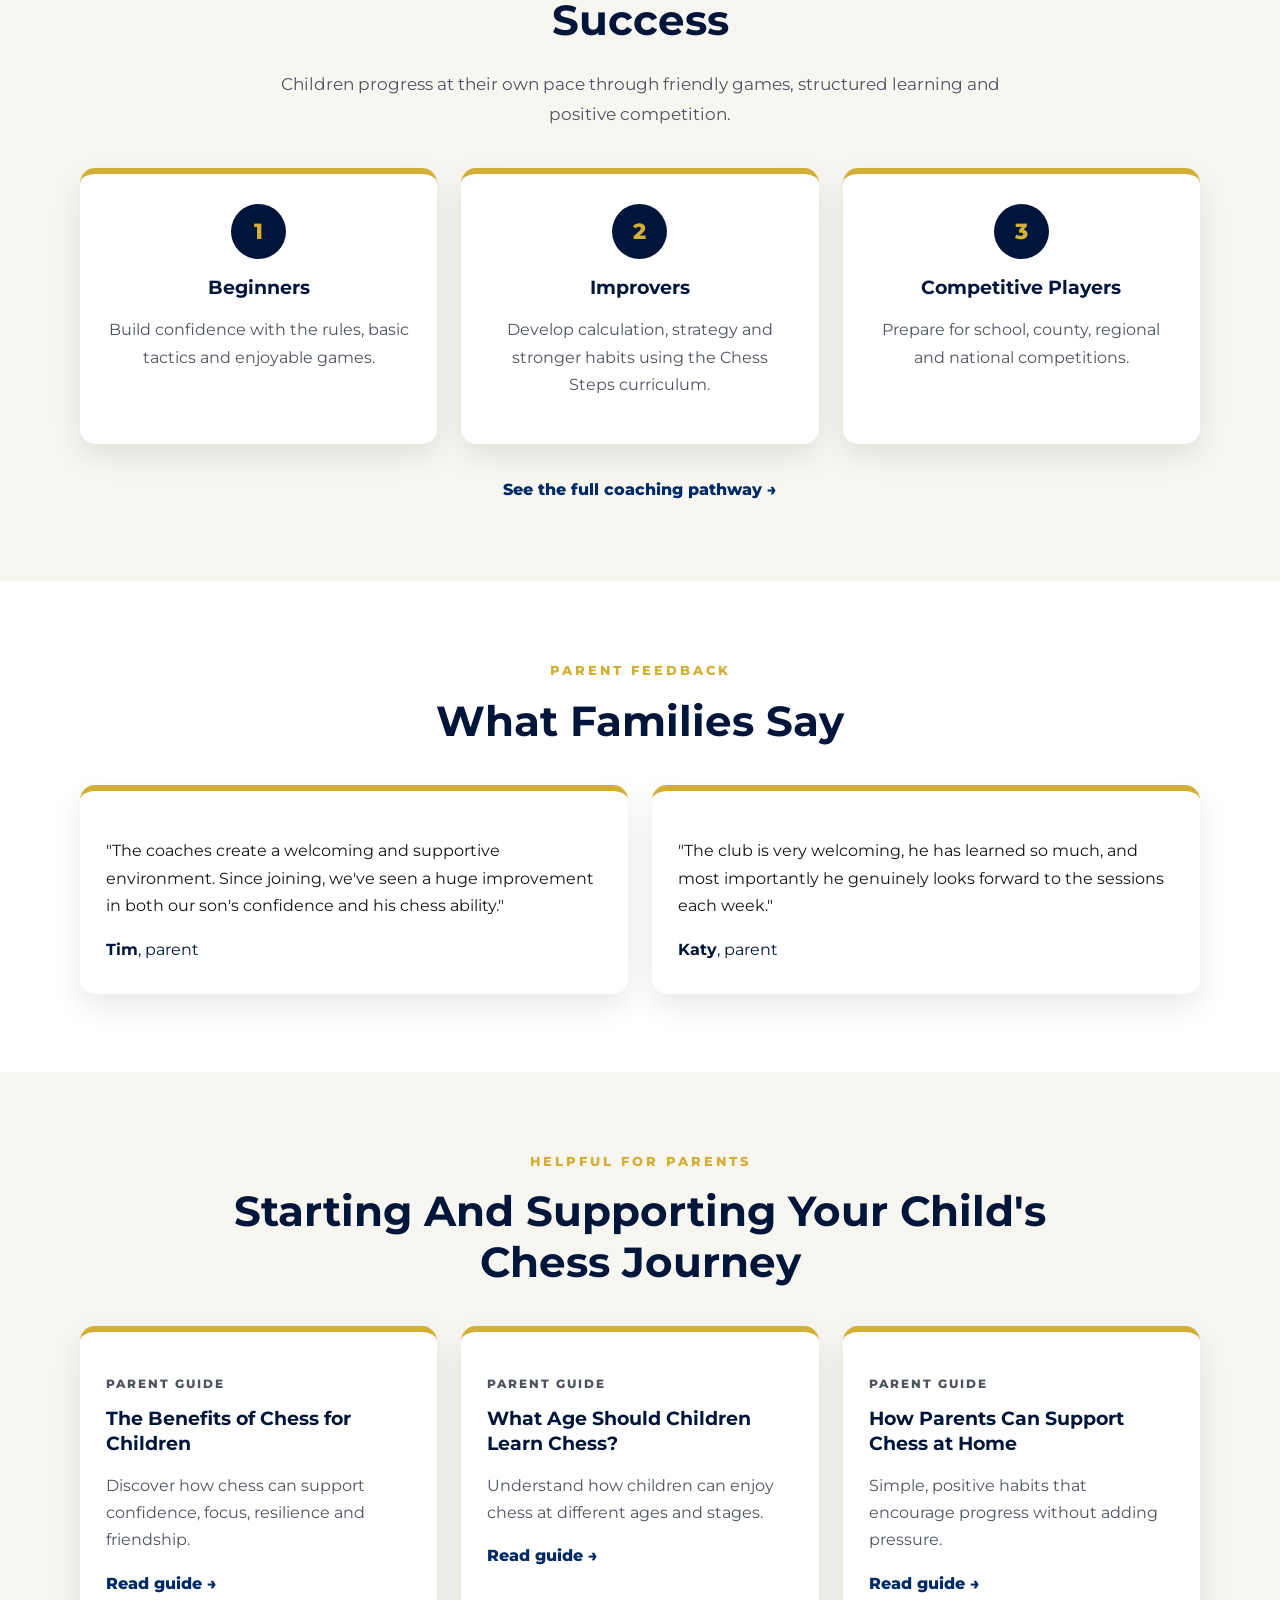
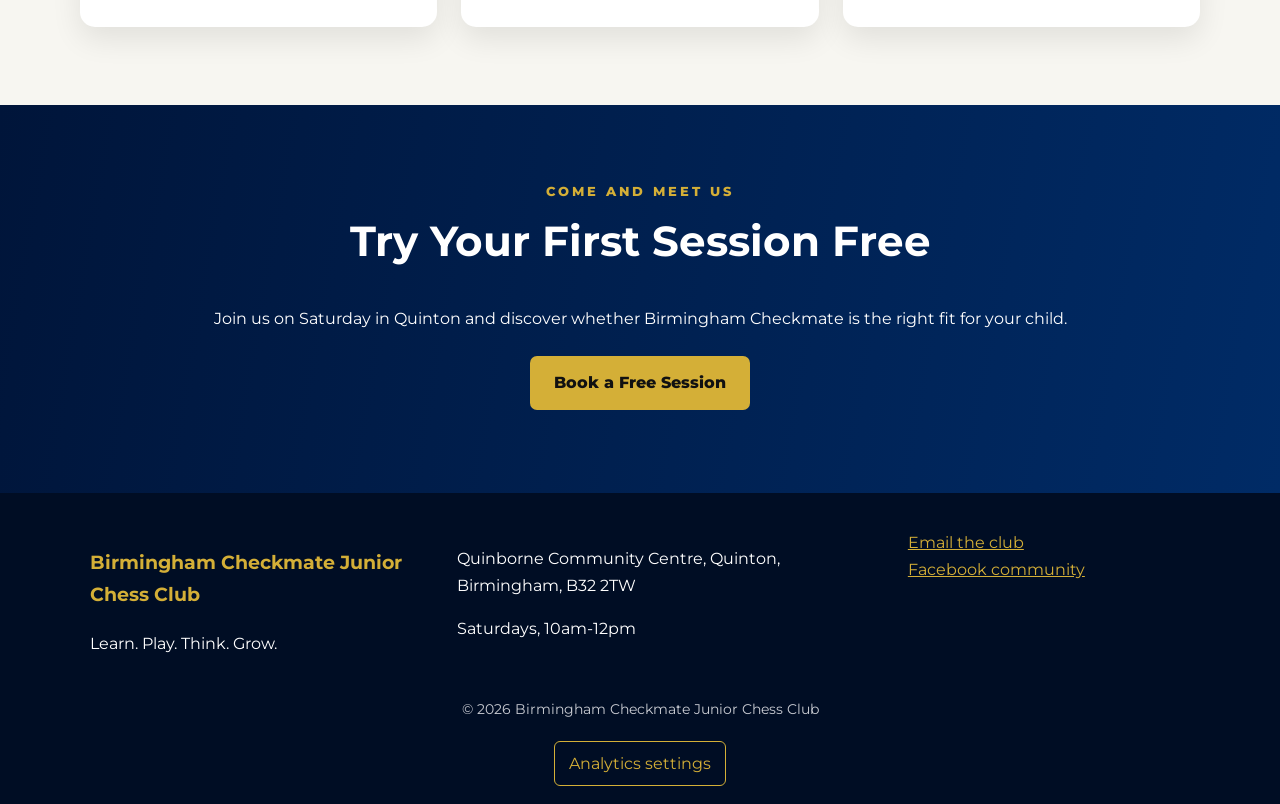
==== commit 4a5ffbad: "Add files via upload" ====
--- a/index.html
+++ b/index.html
@@ -12,6 +12,8 @@
   <script type="application/ld+json">
   {"@context":"https://schema.org","@type":"SportsClub","name":"Birmingham Checkmate Junior Chess Club","description":"Friendly, structured junior chess coaching for children aged 7-16.","email":"birmingham_checkmate@outlook.com","address":{"@type":"PostalAddress","streetAddress":"Quinborne Community Centre, Ridgacre Road","addressLocality":"Quinton","addressRegion":"Birmingham","postalCode":"B32 2TW","addressCountry":"GB"},"sameAs":["https://www.facebook.com/groups/1197927609034514"]}
   </script>
+  <link rel="stylesheet" href="analytics.css">
+  <script src="analytics.js" defer></script>
 </head>
 <body>
   <a class="skip-link" href="#main-content">Skip to main content</a>
--- a/analytics.css
+++ b/analytics.css
@@ -0,0 +1,8 @@
+.analytics-consent{position:fixed;bottom:0;left:0;right:0;z-index:3000;max-height:70vh;overflow:auto;padding:20px max(20px,calc((100vw - 1000px)/2));background:#fff;color:#00153a;border-top:3px solid #d4af37;box-shadow:0 -4px 20px #0003;font-size:.9rem}
+.analytics-consent[hidden]{display:none}
+.analytics-consent h2{font-size:1.2rem;margin:0 0 8px}
+.analytics-consent p{margin:8px 0}
+.analytics-consent a{color:#002b66;text-decoration:underline}
+.analytics-consent button{background:#00153a;color:#fff;border:2px solid #00153a;border-radius:6px;padding:10px 14px;margin:6px 8px 0 0;cursor:pointer}
+.analytics-settings{display:block;margin:20px auto 0;background:transparent;border:1px solid #d4af37;color:#d4af37;padding:8px 14px;border-radius:6px;cursor:pointer}
+@media print{.analytics-consent,.analytics-settings{display:none}}
